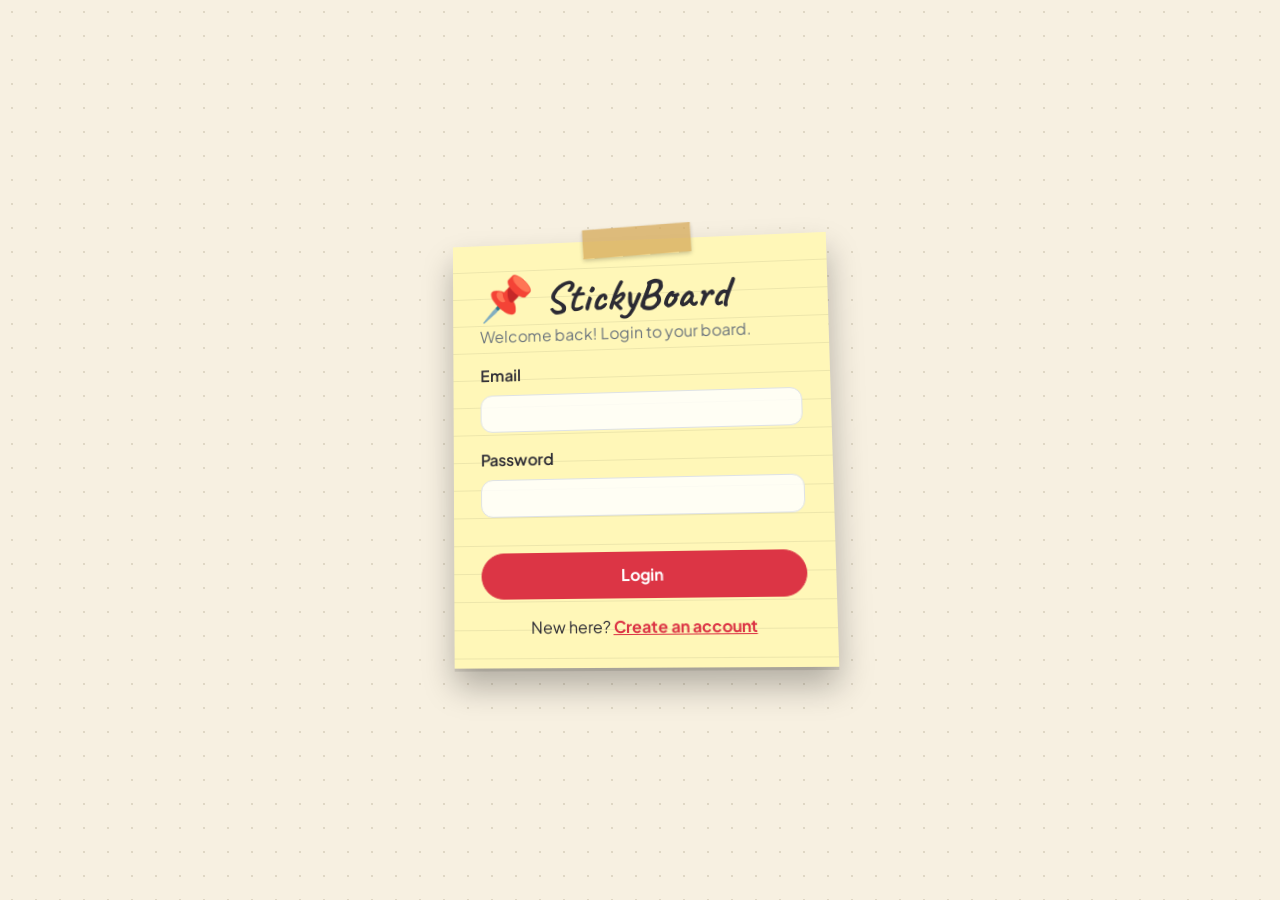
==== index.html @ b858b1af "feat: Implement authentication and user management - Added login and registration functionality with" ====
<!DOCTYPE html>
<html lang="en" data-bs-theme="light">
<head>
<meta charset="utf-8">
<meta name="viewport" content="width=device-width, initial-scale=1">
<title>StickyBoard</title>
<link href="https://fonts.googleapis.com/css2?family=Caveat:wght@600;700&family=Plus+Jakarta+Sans:wght@400;500;600;700;800&display=swap" rel="stylesheet">
<link href="https://cdn.jsdelivr.net/npm/bootstrap@5.3.3/dist/css/bootstrap.min.css" rel="stylesheet">
<link href="https://cdn.jsdelivr.net/npm/bootstrap-icons@1.11.3/font/bootstrap-icons.min.css" rel="stylesheet">
<link rel="stylesheet" href="css/base.css">
<link rel="stylesheet" href="css/dashboard.css">
<link rel="stylesheet" href="cards/card.css">
<link rel="stylesheet" href="calendar/calendar.css">
</head>
<body>
<div class="app">
  <aside class="side">
    <div class="logo"><i class="bi bi-pin-angle-fill"></i> StickyBoard</div>
    <div class="nav-label">Workspace</div>
    <nav class="nav flex-column gap-1">
      <button class="nv active" data-view="board"><i class="bi bi-kanban"></i>Board</button>
      <button class="nv" data-view="cal"><i class="bi bi-calendar3"></i>Calendar</button>
      <button class="nv" data-view="pinned"><i class="bi bi-pin-angle"></i>Pinned<span class="cnt" id="cPin">0</span></button>
      <button class="nv" data-view="remind"><i class="bi bi-bell"></i>Reminders<span class="cnt" id="cRem">0</span></button>
    </nav>
    <div class="me">
      <div class="avatar" id="avatar">S</div>
      <div class="lh-1 flex-grow-1 text-truncate"><div class="fw-bold" id="who"></div><small class="text-secondary">Free plan</small></div>
      <button class="ib-dark" id="theme" title="Toggle theme"><i class="bi bi-moon-stars"></i></button>
      <button class="ib-dark" id="out" title="Logout"><i class="bi bi-box-arrow-right"></i></button>
    </div>
  </aside>

  <section class="main">
    <div class="d-flex flex-wrap align-items-end gap-3 mb-3">
      <div><h1 id="hello">Hello</h1><p id="sub" class="text-body-secondary mb-0"></p></div>
      <div class="ms-auto d-flex gap-2 align-items-center">
        <div class="searchbox"><i class="bi bi-search"></i><input id="search" placeholder="Search notes…"></div>
        <button class="btn btn-ink rounded-pill px-4 py-2" id="add"><i class="bi bi-plus-lg me-1"></i>Add note</button>
      </div>
    </div>
    <div class="prog" id="prog"></div>
    <div class="d-flex flex-wrap gap-2 align-items-center my-3" id="filters"></div>
    <div id="viewBoard"><div id="board"></div></div>
    <div id="viewCal" class="hide"><div id="cal"></div></div>
  </section>
</div>

<div class="toast-container position-fixed bottom-0 end-0 p-3">
  <div id="toast" class="toast" role="alert">
    <div class="toast-header"><i class="bi bi-bell-fill text-warning me-2"></i><strong class="me-auto">Reminder</strong><button class="btn-close" data-bs-dismiss="toast"></button></div>
    <div class="toast-body" id="toastBody"></div>
  </div>
</div>

<div class="modal fade" id="modal" tabindex="-1" aria-hidden="true">
  <div class="modal-dialog modal-dialog-centered modal-dialog-scrollable">
    <div class="modal-content">
      <div class="modal-header border-0 pb-0">
        <h5 class="modal-title fw-bold" id="mTitle">New note</h5>
        <button type="button" class="btn-close" data-bs-dismiss="modal" aria-label="Close"></button>
      </div>
      <div class="modal-body">
        <label class="form-label fw-semibold">Title</label>
        <input id="fTitle" class="form-control mb-3" maxlength="60" placeholder="What needs doing?">
        <label class="form-label fw-semibold">Short description</label>
        <textarea id="fDesc" class="form-control mb-3" rows="2" maxlength="160"></textarea>
        <div class="row g-2 mb-3">
          <div class="col-6"><label class="form-label fw-semibold">Start</label><input id="fStart" type="date" class="form-control"></div>
          <div class="col-6"><label class="form-label fw-semibold">Due</label><input id="fDue" type="date" class="form-control"></div>
          <div class="col-6"><label class="form-label fw-semibold">Status</label><select id="fStatus" class="form-select"></select></div>
          <div class="col-6"><label class="form-label fw-semibold">Note style</label>
            <select id="fStyle" class="form-select"><option value="0">Yellow tape</option><option value="1">Blue spiral</option><option value="2">Red dotted</option><option value="3">Ruled paper</option></select></div>
        </div>
        <label class="form-label fw-semibold d-block">Tags</label>
        <div class="d-flex flex-wrap gap-2 mb-3" id="fTags"></div>
        <div class="d-flex gap-4">
          <div class="form-check form-switch"><input class="form-check-input" type="checkbox" id="fPin"><label class="form-check-label" for="fPin"><i class="bi bi-pin-angle me-1"></i>Pin it</label></div>
          <div class="form-check form-switch"><input class="form-check-input" type="checkbox" id="fRemind"><label class="form-check-label" for="fRemind"><i class="bi bi-bell me-1"></i>Remind me</label></div>
        </div>
        <div class="text-danger small fw-semibold mt-3" id="mErr"></div>
      </div>
      <div class="modal-footer border-0 pt-0">
        <button class="btn btn-outline-secondary rounded-pill px-4" data-bs-dismiss="modal">Cancel</button>
        <button class="btn btn-ink rounded-pill px-4" id="mSave">Save note</button>
      </div>
    </div>
  </div>
</div>

<script src="https://cdn.jsdelivr.net/npm/bootstrap@5.3.3/dist/js/bootstrap.bundle.min.js"></script>
<script src="js/storage.js"></script>
<script src="cards/card.js"></script>
<script src="cards/cardModal.js"></script>
<script src="js/dragdrop.js"></script>
<script src="calendar/calendar.js"></script>
<script src="js/app.js"></script>
</body>
</html>
---- css/base.css ----
:root{--ink:#161616;--card:#fffaf0;--accent:#e8664d;--side:#151515}
[data-bs-theme="light"]{--bs-body-bg:#f7f0e1}
[data-bs-theme="dark"]{--bs-body-bg:#1c1a18;--ink:#f3ece0;--card:#2a2623;--side:#0e0d0c}
body{font-family:"Plus Jakarta Sans",system-ui,-apple-system,"Segoe UI",sans-serif;background-image:radial-gradient(rgba(120,100,70,.18) 1px,transparent 1px);background-size:24px 24px}
.hide{display:none!important}
.btn-ink{background:var(--ink);color:var(--bs-body-bg);border:0;font-weight:700;transition:.2s}
.btn-ink:hover{opacity:.85;color:var(--bs-body-bg);transform:translateY(-1px)}
.modal-content{border-radius:22px;border:0}
.form-control,.form-select{border-radius:12px}
/* app shell */
.app{display:flex;min-height:100vh}
.side{width:240px;flex:none;background:var(--side);color:#eee;position:sticky;top:0;height:100vh;padding:22px 16px;display:flex;flex-direction:column;gap:6px}
.logo{font-family:Caveat,cursive;font-size:32px;font-weight:700;display:flex;gap:8px;align-items:center;margin-bottom:16px;color:#fff}
.logo i{color:var(--accent)}
.nav-label{font-size:11px;letter-spacing:.1em;text-transform:uppercase;color:#8a8a8a;margin:8px 10px 4px}
.nv{display:flex;align-items:center;gap:10px;border:0;background:transparent;color:#cfcfcf;padding:10px 12px;border-radius:12px;font-weight:600;transition:.2s;text-align:left}
.nv:hover{background:#262626;color:#fff;transform:translateX(3px)}
.nv.active{background:var(--accent);color:#fff}
.nv .cnt{margin-left:auto;font-size:12px;background:rgba(255,255,255,.14);border-radius:99px;padding:0 8px}
.me{margin-top:auto;display:flex;align-items:center;gap:8px;padding:10px;background:#212121;border-radius:16px}
.avatar{width:36px;height:36px;flex:none;border-radius:50%;background:var(--accent);color:#fff;display:grid;place-items:center;font-weight:800}
.ib-dark{border:0;background:#2d2d2d;color:#ddd;width:30px;height:30px;border-radius:9px}
.ib-dark:hover{background:#3a3a3a}
.main{flex:1;min-width:0;padding:28px 32px 50px}
@media(max-width:991px){.app{flex-direction:column}.side{width:100%;height:auto;position:static;flex-direction:row;flex-wrap:wrap;align-items:center;padding:12px}
.side .nav{flex-direction:row!important}.nav-label{display:none}.me{margin:0 0 0 auto}.logo{margin:0 8px 0 0}.main{padding:18px 14px 40px}}
---- css/dashboard.css ----
.main h1{font-size:2rem;font-weight:800;letter-spacing:-.02em;margin:0}
.searchbox{position:relative}
.searchbox i{position:absolute;left:14px;top:50%;transform:translateY(-50%);opacity:.55}
.searchbox input{padding:10px 16px 10px 40px;border-radius:99px;border:1.5px solid var(--bs-border-color);background:var(--card);width:220px;color:inherit;outline:0}
.searchbox input:focus{border-color:var(--accent)}
.prog{display:flex;align-items:center;gap:12px;font-size:14px;font-weight:600}
.prog .bar{flex:1;max-width:320px;height:10px;border-radius:99px;background:var(--bs-border-color);overflow:hidden}
.prog .bar i{display:block;height:100%;background:linear-gradient(90deg,#f0a53a,var(--accent));border-radius:99px;transition:width .6s}
#board{display:grid;grid-template-columns:repeat(auto-fit,minmax(255px,1fr));gap:18px;align-items:start;perspective:1400px}
.lane{min-height:380px;border-radius:24px;padding:16px;background:rgba(255,255,255,.5);border:2px dashed transparent;transition:.2s}
[data-bs-theme="dark"] .lane{background:rgba(255,255,255,.05)}
.lane.over{border-color:var(--accent);background:rgba(232,102,77,.14);transform:translateZ(10px) scale(1.01)}
.st-todo{--sc:#e0a026}.st-progress{--sc:#3b82f6}.st-done{--sc:#22a06b}.st-cancel{--sc:#e5484d}
.lh{display:flex;align-items:center;gap:10px;margin-bottom:18px;font-weight:800;font-size:1.05rem}
.lh .ico{width:32px;height:32px;border-radius:10px;display:grid;place-items:center;color:#fff;background:var(--sc)}
.lh .n{margin-left:auto;font-size:12px;font-weight:700;background:var(--ink);color:var(--bs-body-bg);border-radius:99px;padding:2px 10px}
.empty{text-align:center;opacity:.6;font-size:13px;padding:34px 8px}
---- cards/card.css ----
.note{position:relative;color:#2b2a33;padding:26px 14px 12px;margin-bottom:20px;cursor:grab;transform-style:preserve-3d;transform:perspective(700px) rotateX(var(--rx,0deg)) rotateY(var(--ry,0deg)) rotate(var(--r,0deg));transition:transform .25s,box-shadow .25s;box-shadow:3px 6px 0 rgba(0,0,0,.14),8px 16px 24px rgba(0,0,0,.22);word-break:break-word}
.note:hover{box-shadow:5px 10px 0 rgba(0,0,0,.12),14px 26px 32px rgba(0,0,0,.28)}
.note.dragging{opacity:.45}
.note h5{font-family:Caveat,cursive;font-size:1.6rem;font-weight:700;line-height:1.05;transform:translateZ(20px)}
.note p{transform:translateZ(12px)}
.note .meta,.note .time{transform:translateZ(14px)}
.note .pinned{position:absolute;top:6px;right:10px;font-size:19px;color:#d6342a;transform:translateZ(24px) rotate(35deg);filter:drop-shadow(1px 2px 1px rgba(0,0,0,.3))}
.s2 .pinned{color:#fff}
.s0{background:#f9dd7a repeating-linear-gradient(transparent 0 17px,rgba(0,0,0,.08) 17px 18px)}
.s0:before{content:"";position:absolute;top:-10px;left:50%;width:84px;height:24px;margin-left:-42px;background:rgba(214,170,90,.85);transform:rotate(-2deg) translateZ(8px);box-shadow:0 2px 3px rgba(0,0,0,.2)}
.s1{background:#bde0f6;padding-top:30px}
.s1:before{content:"";position:absolute;top:-6px;left:8px;right:8px;height:14px;background:radial-gradient(circle at 50% 50%,#fff 0 3px,#6b7480 3px 4px,transparent 5px) 0 0/22px 14px repeat-x}
.s2{background:#df5f55 radial-gradient(rgba(0,0,0,.25) 1px,transparent 1.5px) 0 0/10px 10px;color:#fff}
.s2:before{content:"";position:absolute;top:7px;left:10px;right:10px;height:8px;background:radial-gradient(circle,#fff6 0 3px,transparent 3.5px) 0 0/16px 8px repeat-x}
.s2:after{content:"";position:absolute;right:0;bottom:0;width:30px;height:30px;background:linear-gradient(135deg,transparent 50%,#b13a35 50%);box-shadow:-2px -2px 4px rgba(0,0,0,.2);pointer-events:none}
.s3{background:#fffaf4 repeating-linear-gradient(transparent 0 19px,rgba(90,100,220,.4) 19px 20px);border-left:2px solid #e66}
.s3:before{content:"📎";position:absolute;top:-10px;left:12px;font-size:22px;transform:translateZ(14px)}
.ib{border:0;width:30px;height:30px;flex:none;border-radius:9px;background:rgba(255,255,255,.65);color:#333;display:grid;place-items:center;transition:.15s}
.ib:hover{background:#fff;transform:translateY(-2px)}
.ib.on{background:#fff;color:#d6342a}.ib.bell.on{color:#e08a00}
---- calendar/calendar.css ----
.calhead{display:flex;align-items:center;gap:10px;margin-bottom:14px}
.calhead h2{font-weight:800;font-size:1.5rem;margin:0}
.calgrid{display:grid;grid-template-columns:repeat(7,minmax(0,1fr));gap:8px}
.dow{text-align:center;font-size:12px;font-weight:700;text-transform:uppercase;letter-spacing:.06em;opacity:.6;padding:6px 0}
.day{min-height:116px;background:var(--card);border-radius:16px;padding:8px;border:2px solid transparent;transition:.15s;cursor:pointer}
.day:hover{border-color:var(--bs-border-color);transform:translateY(-2px)}
.day.blank{background:transparent;cursor:default;pointer-events:none}
.day.today{background:var(--ink);color:var(--bs-body-bg)}
.day.over{border-color:var(--accent);background:rgba(232,102,77,.15)}
.dn{font-weight:800;font-size:14px}
.cchip{display:flex;align-items:center;gap:6px;margin-top:5px;padding:4px 6px;border-radius:10px;background:color-mix(in srgb,var(--sc) 28%,#fff);border-left:4px solid var(--sc);font-size:12px;font-weight:600;cursor:grab;color:#222}
.cchip span{overflow:hidden;text-overflow:ellipsis;white-space:nowrap;flex:1}
.cchip.done span{text-decoration:line-through;opacity:.55}
.cchip i.bi-pin-angle-fill{color:#d6342a;font-size:11px}
.ck{border:1.5px solid var(--sc);background:#fff;width:18px;height:18px;border-radius:50%;display:grid;place-items:center;padding:0;font-size:12px;color:transparent;flex:none}
.ck:hover{color:var(--sc)}
.cchip.done .ck{background:var(--sc);color:#fff}
.more{font-size:11px;opacity:.7;margin-top:4px}
@media(max-width:700px){.day{min-height:80px;padding:4px}.cchip span{display:none}}
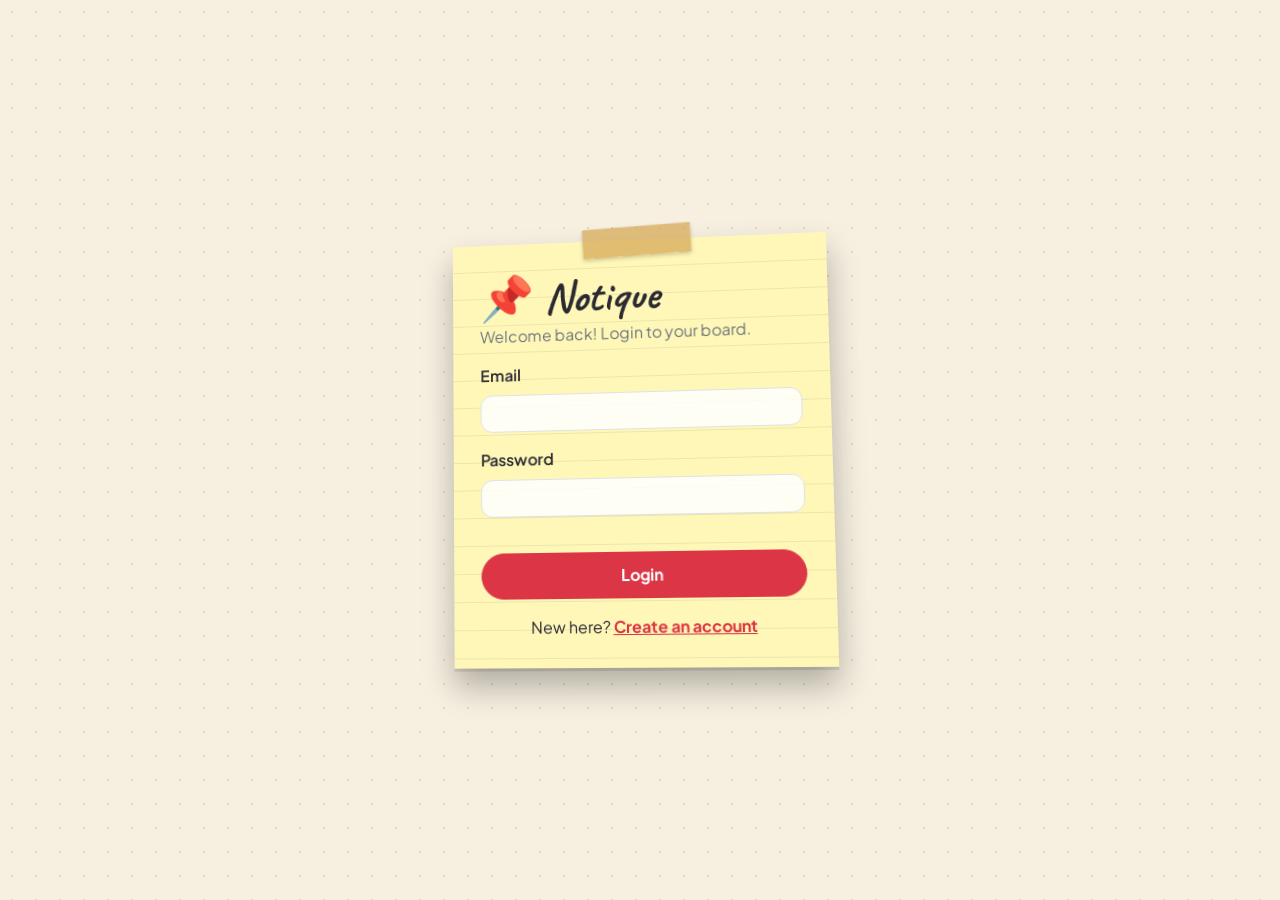
==== commit 1490459b: "feat: Update UI elements and add reusable popups for alerts and confirmations" ====
--- a/index.html
+++ b/index.html
@@ -3,42 +3,23 @@
 <head>
 <meta charset="utf-8">
 <meta name="viewport" content="width=device-width, initial-scale=1">
-<title>StickyBoard</title>
+<title>Notique</title>
 <link href="https://fonts.googleapis.com/css2?family=Caveat:wght@600;700&family=Plus+Jakarta+Sans:wght@400;500;600;700;800&display=swap" rel="stylesheet">
 <link href="https://cdn.jsdelivr.net/npm/bootstrap@5.3.3/dist/css/bootstrap.min.css" rel="stylesheet">
 <link href="https://cdn.jsdelivr.net/npm/bootstrap-icons@1.11.3/font/bootstrap-icons.min.css" rel="stylesheet">
 <link rel="stylesheet" href="css/base.css">
 <link rel="stylesheet" href="css/dashboard.css">
+<link rel="stylesheet" href="layout/sidebar.css">
 <link rel="stylesheet" href="cards/card.css">
 <link rel="stylesheet" href="calendar/calendar.css">
+<link rel="stylesheet" href="shared/popup.css">
 </head>
 <body>
 <div class="app">
-  <aside class="side">
-    <div class="logo"><i class="bi bi-pin-angle-fill"></i> StickyBoard</div>
-    <div class="nav-label">Workspace</div>
-    <nav class="nav flex-column gap-1">
-      <button class="nv active" data-view="board"><i class="bi bi-kanban"></i>Board</button>
-      <button class="nv" data-view="cal"><i class="bi bi-calendar3"></i>Calendar</button>
-      <button class="nv" data-view="pinned"><i class="bi bi-pin-angle"></i>Pinned<span class="cnt" id="cPin">0</span></button>
-      <button class="nv" data-view="remind"><i class="bi bi-bell"></i>Reminders<span class="cnt" id="cRem">0</span></button>
-    </nav>
-    <div class="me">
-      <div class="avatar" id="avatar">S</div>
-      <div class="lh-1 flex-grow-1 text-truncate"><div class="fw-bold" id="who"></div><small class="text-secondary">Free plan</small></div>
-      <button class="ib-dark" id="theme" title="Toggle theme"><i class="bi bi-moon-stars"></i></button>
-      <button class="ib-dark" id="out" title="Logout"><i class="bi bi-box-arrow-right"></i></button>
-    </div>
-  </aside>
+  <div id="sidebarMount"></div>
 
   <section class="main">
-    <div class="d-flex flex-wrap align-items-end gap-3 mb-3">
-      <div><h1 id="hello">Hello</h1><p id="sub" class="text-body-secondary mb-0"></p></div>
-      <div class="ms-auto d-flex gap-2 align-items-center">
-        <div class="searchbox"><i class="bi bi-search"></i><input id="search" placeholder="Search notes…"></div>
-        <button class="btn btn-ink rounded-pill px-4 py-2" id="add"><i class="bi bi-plus-lg me-1"></i>Add note</button>
-      </div>
-    </div>
+    <div id="headerMount"></div>
     <div class="prog" id="prog"></div>
     <div class="d-flex flex-wrap gap-2 align-items-center my-3" id="filters"></div>
     <div id="viewBoard"><div id="board"></div></div>
@@ -53,47 +34,16 @@
   </div>
 </div>
 
-<div class="modal fade" id="modal" tabindex="-1" aria-hidden="true">
-  <div class="modal-dialog modal-dialog-centered modal-dialog-scrollable">
-    <div class="modal-content">
-      <div class="modal-header border-0 pb-0">
-        <h5 class="modal-title fw-bold" id="mTitle">New note</h5>
-        <button type="button" class="btn-close" data-bs-dismiss="modal" aria-label="Close"></button>
-      </div>
-      <div class="modal-body">
-        <label class="form-label fw-semibold">Title</label>
-        <input id="fTitle" class="form-control mb-3" maxlength="60" placeholder="What needs doing?">
-        <label class="form-label fw-semibold">Short description</label>
-        <textarea id="fDesc" class="form-control mb-3" rows="2" maxlength="160"></textarea>
-        <div class="row g-2 mb-3">
-          <div class="col-6"><label class="form-label fw-semibold">Start</label><input id="fStart" type="date" class="form-control"></div>
-          <div class="col-6"><label class="form-label fw-semibold">Due</label><input id="fDue" type="date" class="form-control"></div>
-          <div class="col-6"><label class="form-label fw-semibold">Status</label><select id="fStatus" class="form-select"></select></div>
-          <div class="col-6"><label class="form-label fw-semibold">Note style</label>
-            <select id="fStyle" class="form-select"><option value="0">Yellow tape</option><option value="1">Blue spiral</option><option value="2">Red dotted</option><option value="3">Ruled paper</option></select></div>
-        </div>
-        <label class="form-label fw-semibold d-block">Tags</label>
-        <div class="d-flex flex-wrap gap-2 mb-3" id="fTags"></div>
-        <div class="d-flex gap-4">
-          <div class="form-check form-switch"><input class="form-check-input" type="checkbox" id="fPin"><label class="form-check-label" for="fPin"><i class="bi bi-pin-angle me-1"></i>Pin it</label></div>
-          <div class="form-check form-switch"><input class="form-check-input" type="checkbox" id="fRemind"><label class="form-check-label" for="fRemind"><i class="bi bi-bell me-1"></i>Remind me</label></div>
-        </div>
-        <div class="text-danger small fw-semibold mt-3" id="mErr"></div>
-      </div>
-      <div class="modal-footer border-0 pt-0">
-        <button class="btn btn-outline-secondary rounded-pill px-4" data-bs-dismiss="modal">Cancel</button>
-        <button class="btn btn-ink rounded-pill px-4" id="mSave">Save note</button>
-      </div>
-    </div>
-  </div>
-</div>
-
 <script src="https://cdn.jsdelivr.net/npm/bootstrap@5.3.3/dist/js/bootstrap.bundle.min.js"></script>
+<script src="shared/popup.js"></script>
 <script src="js/storage.js"></script>
 <script src="cards/card.js"></script>
+<script src="modals/noteModal.js"></script>
 <script src="cards/cardModal.js"></script>
 <script src="js/dragdrop.js"></script>
 <script src="calendar/calendar.js"></script>
+<script src="layout/sidebar.js"></script>
+<script src="layout/header.js"></script>
 <script src="js/app.js"></script>
 </body>
 </html>
--- a/css/base.css
+++ b/css/base.css
@@ -9,18 +9,5 @@
 .form-control,.form-select{border-radius:12px}
 /* app shell */
 .app{display:flex;min-height:100vh}
-.side{width:240px;flex:none;background:var(--side);color:#eee;position:sticky;top:0;height:100vh;padding:22px 16px;display:flex;flex-direction:column;gap:6px}
-.logo{font-family:Caveat,cursive;font-size:32px;font-weight:700;display:flex;gap:8px;align-items:center;margin-bottom:16px;color:#fff}
-.logo i{color:var(--accent)}
-.nav-label{font-size:11px;letter-spacing:.1em;text-transform:uppercase;color:#8a8a8a;margin:8px 10px 4px}
-.nv{display:flex;align-items:center;gap:10px;border:0;background:transparent;color:#cfcfcf;padding:10px 12px;border-radius:12px;font-weight:600;transition:.2s;text-align:left}
-.nv:hover{background:#262626;color:#fff;transform:translateX(3px)}
-.nv.active{background:var(--accent);color:#fff}
-.nv .cnt{margin-left:auto;font-size:12px;background:rgba(255,255,255,.14);border-radius:99px;padding:0 8px}
-.me{margin-top:auto;display:flex;align-items:center;gap:8px;padding:10px;background:#212121;border-radius:16px}
-.avatar{width:36px;height:36px;flex:none;border-radius:50%;background:var(--accent);color:#fff;display:grid;place-items:center;font-weight:800}
-.ib-dark{border:0;background:#2d2d2d;color:#ddd;width:30px;height:30px;border-radius:9px}
-.ib-dark:hover{background:#3a3a3a}
 .main{flex:1;min-width:0;padding:28px 32px 50px}
-@media(max-width:991px){.app{flex-direction:column}.side{width:100%;height:auto;position:static;flex-direction:row;flex-wrap:wrap;align-items:center;padding:12px}
-.side .nav{flex-direction:row!important}.nav-label{display:none}.me{margin:0 0 0 auto}.logo{margin:0 8px 0 0}.main{padding:18px 14px 40px}}
+@media(max-width:991px){.app{flex-direction:column}.main{padding:18px 14px 40px}}
--- a/layout/sidebar.css
+++ b/layout/sidebar.css
@@ -0,0 +1,19 @@
+.side{width:240px;flex:none;background:var(--side);color:#eee;position:sticky;top:0;height:100vh;padding:22px 16px;display:flex;flex-direction:column;gap:6px}
+.logo{font-family:Caveat,cursive;font-size:32px;font-weight:700;display:flex;gap:8px;align-items:center;margin-bottom:16px;color:#fff}
+.logo i{color:var(--accent)}
+.nav-label{font-size:11px;letter-spacing:.1em;text-transform:uppercase;color:#8a8a8a;margin:8px 10px 4px}
+.nv{display:flex;align-items:center;gap:10px;border:0;background:transparent;color:#cfcfcf;padding:10px 12px;border-radius:12px;font-weight:600;transition:.2s;text-align:left}
+.nv:hover{background:#262626;color:#fff;transform:translateX(3px)}
+.nv.active{background:var(--accent);color:#fff}
+.nv .cnt{margin-left:auto;font-size:12px;background:rgba(255,255,255,.14);border-radius:99px;padding:0 8px}
+.me{margin-top:auto;display:flex;align-items:center;gap:8px;padding:10px;background:#212121;border-radius:16px}
+.avatar{width:36px;height:36px;flex:none;border-radius:50%;background:var(--accent);color:#fff;display:grid;place-items:center;font-weight:800}
+.ib-dark{border:0;background:#2d2d2d;color:#ddd;width:30px;height:30px;border-radius:9px}
+.ib-dark:hover{background:#3a3a3a}
+@media(max-width:991px){
+  .side{width:100%;height:auto;position:static;flex-direction:row;flex-wrap:wrap;align-items:center;padding:12px}
+  .side .nav{flex-direction:row!important}
+  .side .nav-label{display:none}
+  .side .me{margin:0 0 0 auto}
+  .side .logo{margin:0 8px 0 0}
+}
--- a/shared/popup.css
+++ b/shared/popup.css
@@ -0,0 +1,24 @@
+.notique-popup .modal-content{
+  color:var(--ink);
+  background:var(--card);
+  border:1px solid rgba(120,100,70,.2);
+  border-radius:22px;
+  box-shadow:0 18px 55px rgba(0,0,0,.28);
+}
+.notique-popup .modal-header{padding:22px 22px 0}
+.notique-popup .modal-body{padding:18px 24px}
+.notique-popup .modal-footer{padding:0 24px 22px}
+.notique-popup .popup-icon{
+  width:42px;height:42px;display:grid;place-items:center;
+  border-radius:13px;background:var(--accent);color:#fff;font-size:20px;
+  box-shadow:2px 3px 0 rgba(0,0,0,.12);transform:rotate(-4deg)
+}
+.notique-popup .modal-title{color:var(--ink)}
+.notique-popup #notiquePopupMessage{color:var(--bs-secondary-color);line-height:1.6}
+.notique-popup .btn-popup{
+  border:0;background:var(--accent);color:#fff;font-weight:700;
+  transition:filter .2s,transform .2s
+}
+.notique-popup .btn-popup:hover{color:#fff;filter:brightness(.93);transform:translateY(-1px)}
+.notique-popup .btn-outline-secondary{border-color:rgba(120,100,70,.35);color:var(--ink)}
+.notique-popup .btn-outline-secondary:hover{background:rgba(120,100,70,.12);color:var(--ink)}
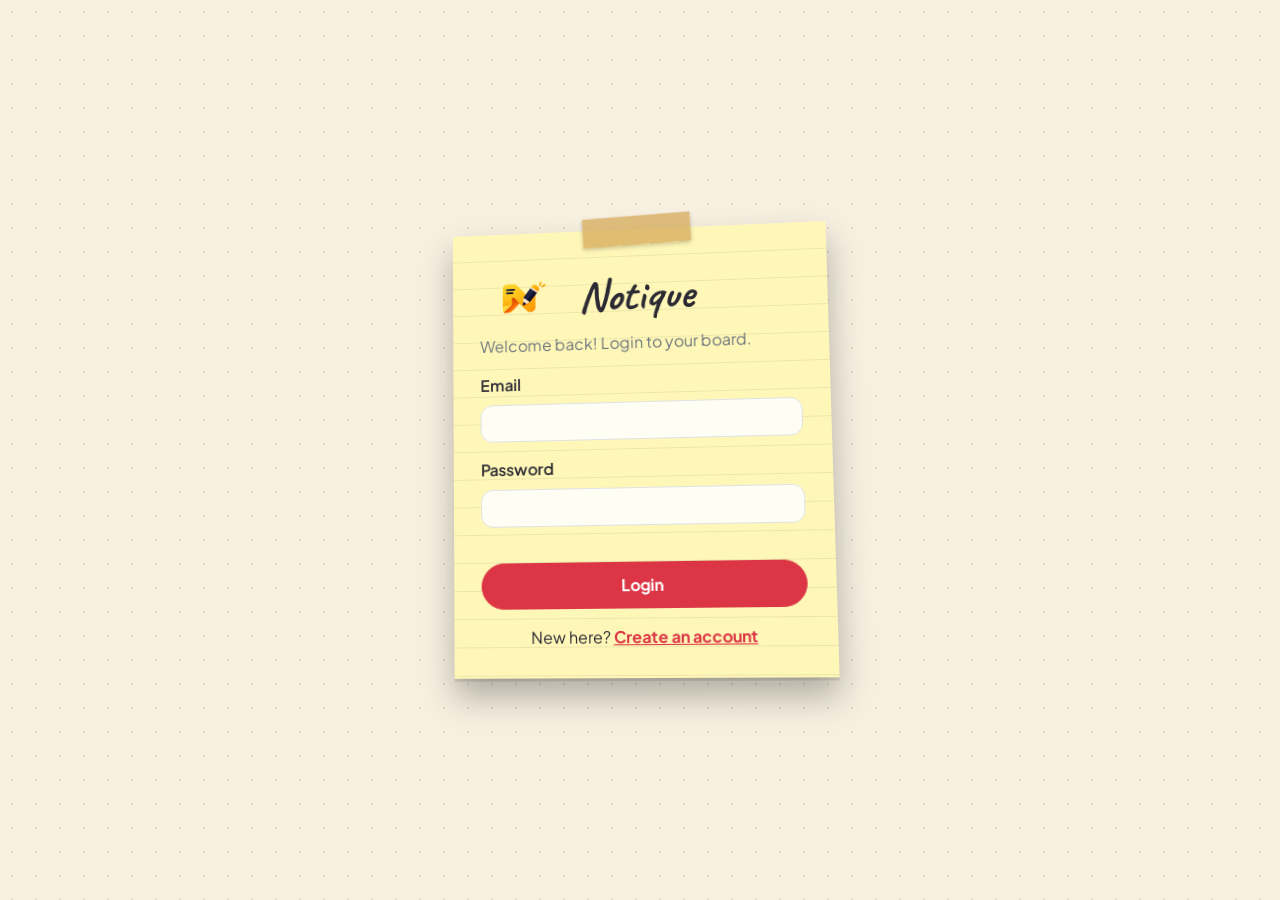
==== commit d0f8c14c: "logo changes" ====
--- a/index.html
+++ b/index.html
@@ -4,6 +4,7 @@
 <meta charset="utf-8">
 <meta name="viewport" content="width=device-width, initial-scale=1">
 <title>Notique</title>
+<link rel="icon" type="image/png" href="assets/notique-logo.png">
 <link href="https://fonts.googleapis.com/css2?family=Caveat:wght@600;700&family=Plus+Jakarta+Sans:wght@400;500;600;700;800&display=swap" rel="stylesheet">
 <link href="https://cdn.jsdelivr.net/npm/bootstrap@5.3.3/dist/css/bootstrap.min.css" rel="stylesheet">
 <link href="https://cdn.jsdelivr.net/npm/bootstrap-icons@1.11.3/font/bootstrap-icons.min.css" rel="stylesheet">
--- a/layout/sidebar.css
+++ b/layout/sidebar.css
@@ -1,6 +1,6 @@
 .side{width:240px;flex:none;background:var(--side);color:#eee;position:sticky;top:0;height:100vh;padding:22px 16px;display:flex;flex-direction:column;gap:6px}
 .logo{font-family:Caveat,cursive;font-size:32px;font-weight:700;display:flex;gap:8px;align-items:center;margin-bottom:16px;color:#fff}
-.logo i{color:var(--accent)}
+.logo img{width:75px;height:58px;object-fit:contain;flex:none}
 .nav-label{font-size:11px;letter-spacing:.1em;text-transform:uppercase;color:#8a8a8a;margin:8px 10px 4px}
 .nv{display:flex;align-items:center;gap:10px;border:0;background:transparent;color:#cfcfcf;padding:10px 12px;border-radius:12px;font-weight:600;transition:.2s;text-align:left}
 .nv:hover{background:#262626;color:#fff;transform:translateX(3px)}
--- a/shared/popup.css
+++ b/shared/popup.css
@@ -9,10 +9,9 @@
 .notique-popup .modal-body{padding:18px 24px}
 .notique-popup .modal-footer{padding:0 24px 22px}
 .notique-popup .popup-icon{
-  width:42px;height:42px;display:grid;place-items:center;
-  border-radius:13px;background:var(--accent);color:#fff;font-size:20px;
-  box-shadow:2px 3px 0 rgba(0,0,0,.12);transform:rotate(-4deg)
+  width:68px;height:52px;display:block
 }
+.notique-popup .popup-logo{width:100%;height:100%;object-fit:contain}
 .notique-popup .modal-title{color:var(--ink)}
 .notique-popup #notiquePopupMessage{color:var(--bs-secondary-color);line-height:1.6}
 .notique-popup .btn-popup{
